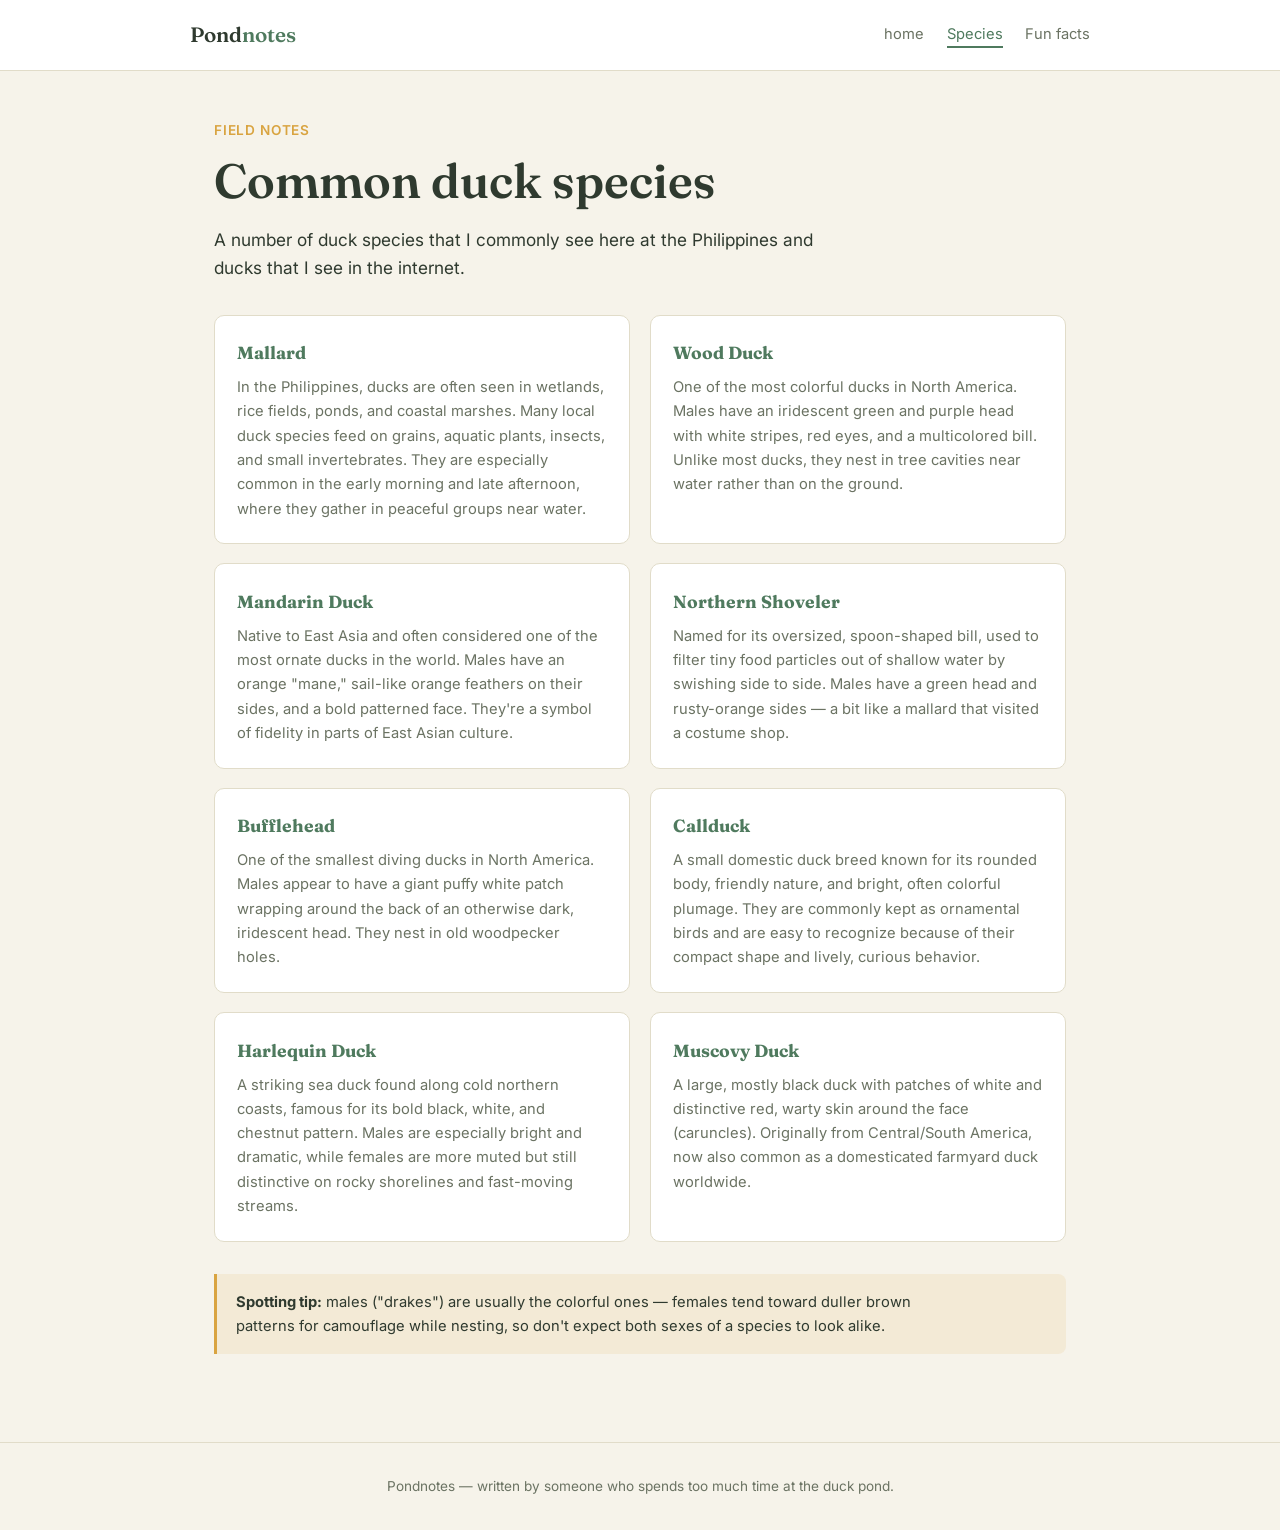
==== species.html @ f09721f4 "Add files via upload" ====
<!DOCTYPE html>
<html lang="en">
<head>
  <meta charset="UTF-8">
  <meta name="viewport" content="width=device-width, initial-scale=1.0">
  <title>Duck species — Pondnotes</title>
  <meta name="description" content="common duck species and what makes each one recognizable.">
  <link rel="preconnect" href="https://fonts.googleapis.com">
  <link href="https://fonts.googleapis.com/css2?family=Fraunces:wght@600;700&family=Inter:wght@400;500&display=swap" rel="stylesheet">
  <link rel="stylesheet" href="style.css">
</head>
<body>

  <header class="topbar">
    <div class="topbar-inner">
      <span class="brand">Pond<span>notes</span></span>
      <nav class="topnav">
        <a href="index.html">home</a>
        <a href="species.html" class="current">Species</a>
        <a href="facts.html">Fun facts</a>
      </nav>
    </div>
  </header>

  <main>
    <p class="kicker">field notes</p>
    <h1>Common duck species</h1>
    <p class="lede">
      A number of duck species that I commonly see here at the Philippines
      and ducks that I see in the internet.
    </p>

    <div class="duck-grid">
      <article class="duck-card">
        <h3>Mallard</h3>
        <p>
          In the Philippines, ducks are often seen in wetlands, rice fields, ponds, and coastal
          marshes. Many local duck species feed on grains, aquatic plants, insects, and small
          invertebrates. They are especially common in the early morning and late afternoon,
          where they gather in peaceful groups near water.
        </p>
      </article>

      <article class="duck-card">
        <h3>Wood Duck</h3>
        <p>
          One of the most colorful ducks in North America. Males have an iridescent green and
          purple head with white stripes, red eyes, and a multicolored bill. Unlike most ducks,
          they nest in tree cavities near water rather than on the ground.
        </p>
      </article>

      <article class="duck-card">
        <h3>Mandarin Duck</h3>
        <p>
          Native to East Asia and often considered one of the most ornate ducks in the world.
          Males have an orange "mane," sail-like orange feathers on their sides, and a bold
          patterned face. They're a symbol of fidelity in parts of East Asian culture.
        </p>
      </article>

      <article class="duck-card">
        <h3>Northern Shoveler</h3>
        <p>
          Named for its oversized, spoon-shaped bill, used to filter tiny food particles out of
          shallow water by swishing side to side. Males have a green head and rusty-orange sides
          — a bit like a mallard that visited a costume shop.
        </p>
      </article>

      <article class="duck-card">
        <h3>Bufflehead</h3>
        <p>
          One of the smallest diving ducks in North America. Males appear to have a giant puffy
          white patch wrapping around the back of an otherwise dark, iridescent head. They nest in
          old woodpecker holes.
        </p>
      </article>

      <article class="duck-card">
        <h3>Callduck</h3>
        <p>
          A small domestic duck breed known for its rounded body, friendly nature, and bright,
          often colorful plumage. They are commonly kept as ornamental birds and are easy to
          recognize because of their compact shape and lively, curious behavior.
        </p>
      </article>

      <article class="duck-card">
        <h3>Harlequin Duck</h3>
        <p>
          A striking sea duck found along cold northern coasts, famous for its bold black, white,
          and chestnut pattern. Males are especially bright and dramatic, while females are more
          muted but still distinctive on rocky shorelines and fast-moving streams.
        </p>
      </article>

      <article class="duck-card">
        <h3>Muscovy Duck</h3>
        <p>
          A large, mostly black duck with patches of white and distinctive red, warty skin around
          the face (caruncles). Originally from Central/South America, now also common as a
          domesticated farmyard duck worldwide.
        </p>
      </article>
    </div>

    <div class="note">
      <p>
        <strong>Spotting tip:</strong> males ("drakes") are usually the colorful ones — females
        tend toward duller brown patterns for camouflage while nesting, so don't expect both sexes
        of a species to look alike.
      </p>
    </div>
  </main>

  <footer>
    Pondnotes — written by someone who spends too much time at the duck pond.
  </footer>

</body>
</html>
---- style.css ----
/* Pondnotes - styles for the ducks site
   theme: light, warm, nature-journal feel. deliberately the opposite
   of the other two sites since this one has nothing to do with them */

:root {
  --bg: #f6f3ea;
  --bg-card: #ffffff;
  --border: #e1dcc9;
  --text: #2f3a2f;
  --text-dim: #6b7363;
  --green: #4f7a5e;
  --mustard: #d9a441;
  --font-head: 'Fraunces', Georgia, serif;
  --font-body: 'Inter', system-ui, sans-serif;
}

* { margin: 0; padding: 0; box-sizing: border-box; }

body {
  background: var(--bg);
  color: var(--text);
  font-family: var(--font-body);
  line-height: 1.65;
}

a { color: var(--green); text-decoration: none; }
a:hover { text-decoration: underline; }

.topbar {
  border-bottom: 1px solid var(--border);
  padding: 1.1rem 1.5rem;
  background: var(--bg-card);
}

.topbar-inner {
  max-width: 900px;
  margin: 0 auto;
  display: flex;
  justify-content: space-between;
  align-items: center;
  flex-wrap: wrap;
  gap: 0.8rem;
}

.brand {
  font-family: var(--font-head);
  font-weight: 600;
  font-size: 1.3rem;
}

.brand span { color: var(--green); }

.topnav {
  display: flex;
  gap: 1.4rem;
  font-size: 0.92rem;
}

.topnav a { color: var(--text-dim); }

.topnav a.current {
  color: var(--green);
  border-bottom: 2px solid var(--green);
}

main {
  max-width: 900px;
  margin: 0 auto;
  padding: 3rem 1.5rem 4rem;
}

.kicker {
  font-size: 0.85rem;
  color: var(--mustard);
  font-weight: 600;
  text-transform: uppercase;
  letter-spacing: 0.06em;
  margin-bottom: 0.7rem;
}

h1 {
  font-family: var(--font-head);
  font-size: clamp(2rem, 5vw, 3rem);
  font-weight: 600;
  margin-bottom: 1rem;
  line-height: 1.2;
}

h2 {
  font-family: var(--font-head);
  font-size: 1.5rem;
  font-weight: 600;
  margin: 2.2rem 0 0.9rem;
  color: var(--green);
}

p { color: var(--text-dim); margin-bottom: 1rem; max-width: 700px; }

.lede {
  font-size: 1.08rem;
  color: var(--text);
  max-width: 650px;
  margin-bottom: 2rem;
}

.page-links {
  display: grid;
  grid-template-columns: repeat(2, 1fr);
  gap: 1rem;
  margin-top: 2rem;
}

.page-link {
  display: block;
  background: var(--bg-card);
  border: 1px solid var(--border);
  border-radius: 10px;
  padding: 1.5rem;
  transition: transform 0.15s ease, box-shadow 0.15s ease;
}

.page-link:hover {
  text-decoration: none;
  transform: translateY(-2px);
  box-shadow: 0 6px 16px rgba(47, 58, 47, 0.08);
}

.page-link h3 {
  font-family: var(--font-head);
  font-size: 1.2rem;
  margin-bottom: 0.5rem;
  color: var(--text);
}

.page-link p { font-size: 0.92rem; margin-bottom: 0; }

.duck-grid {
  display: grid;
  grid-template-columns: repeat(2, 1fr);
  gap: 1.2rem;
  margin: 1.5rem 0 2rem;
}

.duck-card {
  background: var(--bg-card);
  border: 1px solid var(--border);
  border-radius: 10px;
  padding: 1.4rem;
}

.duck-card h3 {
  font-family: var(--font-head);
  color: var(--green);
  font-size: 1.1rem;
  margin-bottom: 0.5rem;
}

.duck-card p { font-size: 0.92rem; margin-bottom: 0; }

.fact-list {
  list-style: none;
  margin: 1rem 0 1.5rem;
}

.fact-list li {
  padding: 0.7rem 0;
  border-bottom: 1px solid var(--border);
  color: var(--text-dim);
  padding-left: 1.3rem;
  position: relative;
}

.fact-list li::before {
  content: '🦆';
  position: absolute;
  left: 0;
  font-size: 0.85rem;
}

.note {
  background: rgba(217, 164, 65, 0.12);
  border-left: 3px solid var(--mustard);
  padding: 1rem 1.2rem;
  border-radius: 0 8px 8px 0;
  font-size: 0.92rem;
  margin: 1.5rem 0;
}

.note p { color: var(--text); margin-bottom: 0; }

footer {
  text-align: center;
  padding: 2rem 1.5rem;
  color: var(--text-dim);
  font-size: 0.85rem;
  border-top: 1px solid var(--border);
}

@media (max-width: 600px) {
  .page-links, .duck-grid { grid-template-columns: 1fr; }
  .topnav { gap: 0.9rem; font-size: 0.85rem; }
}
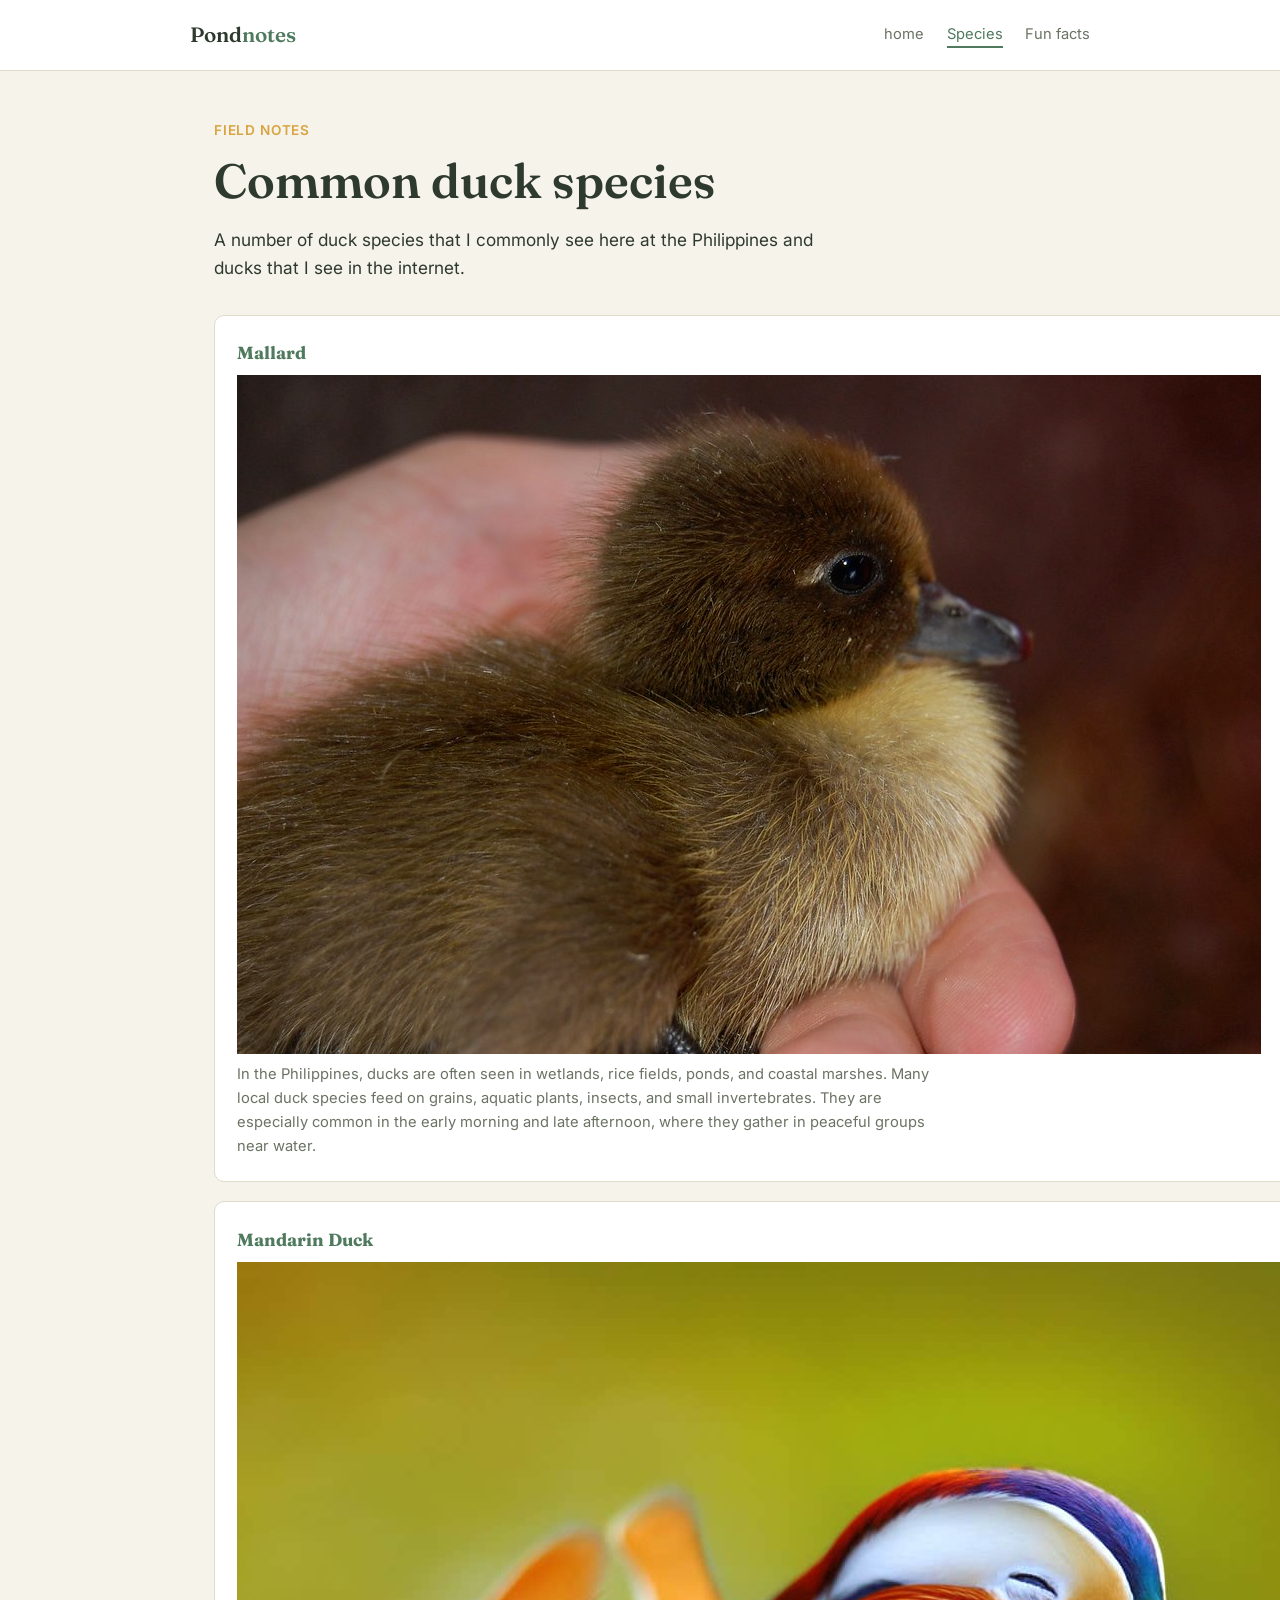
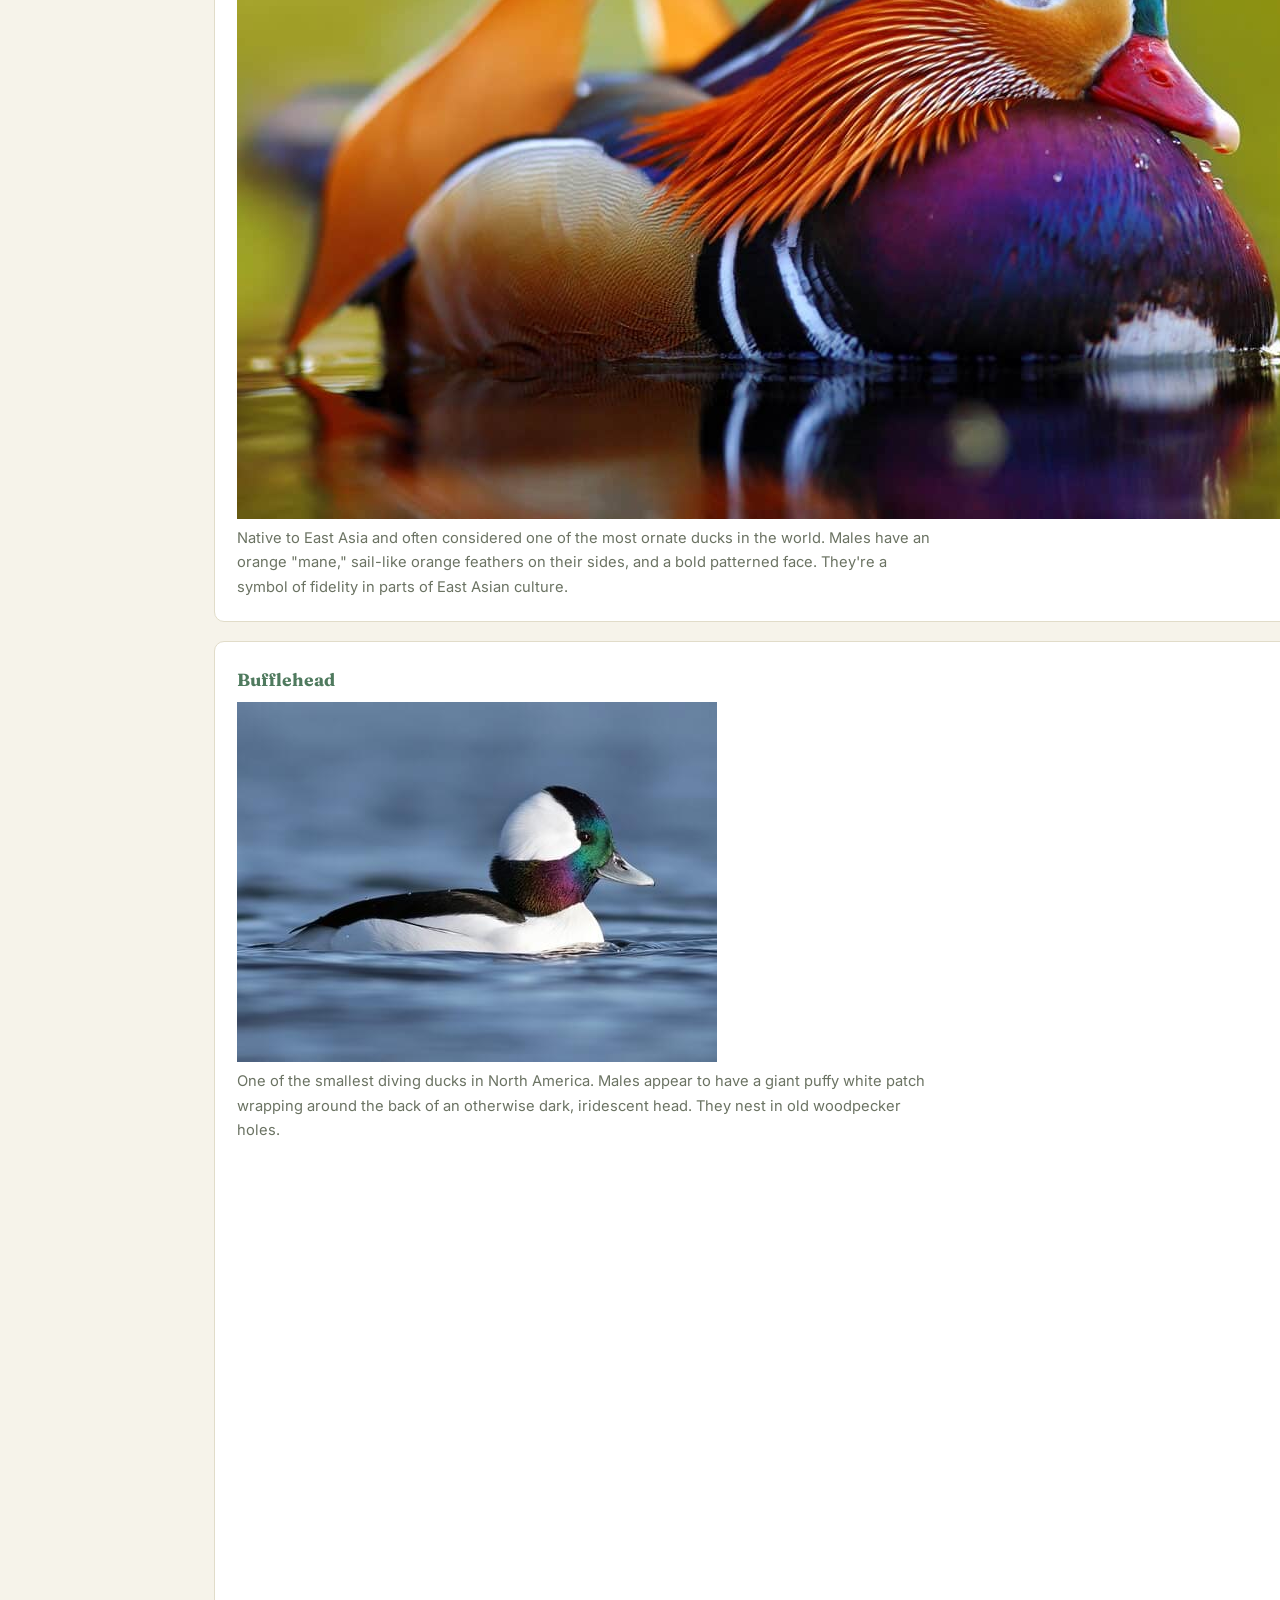
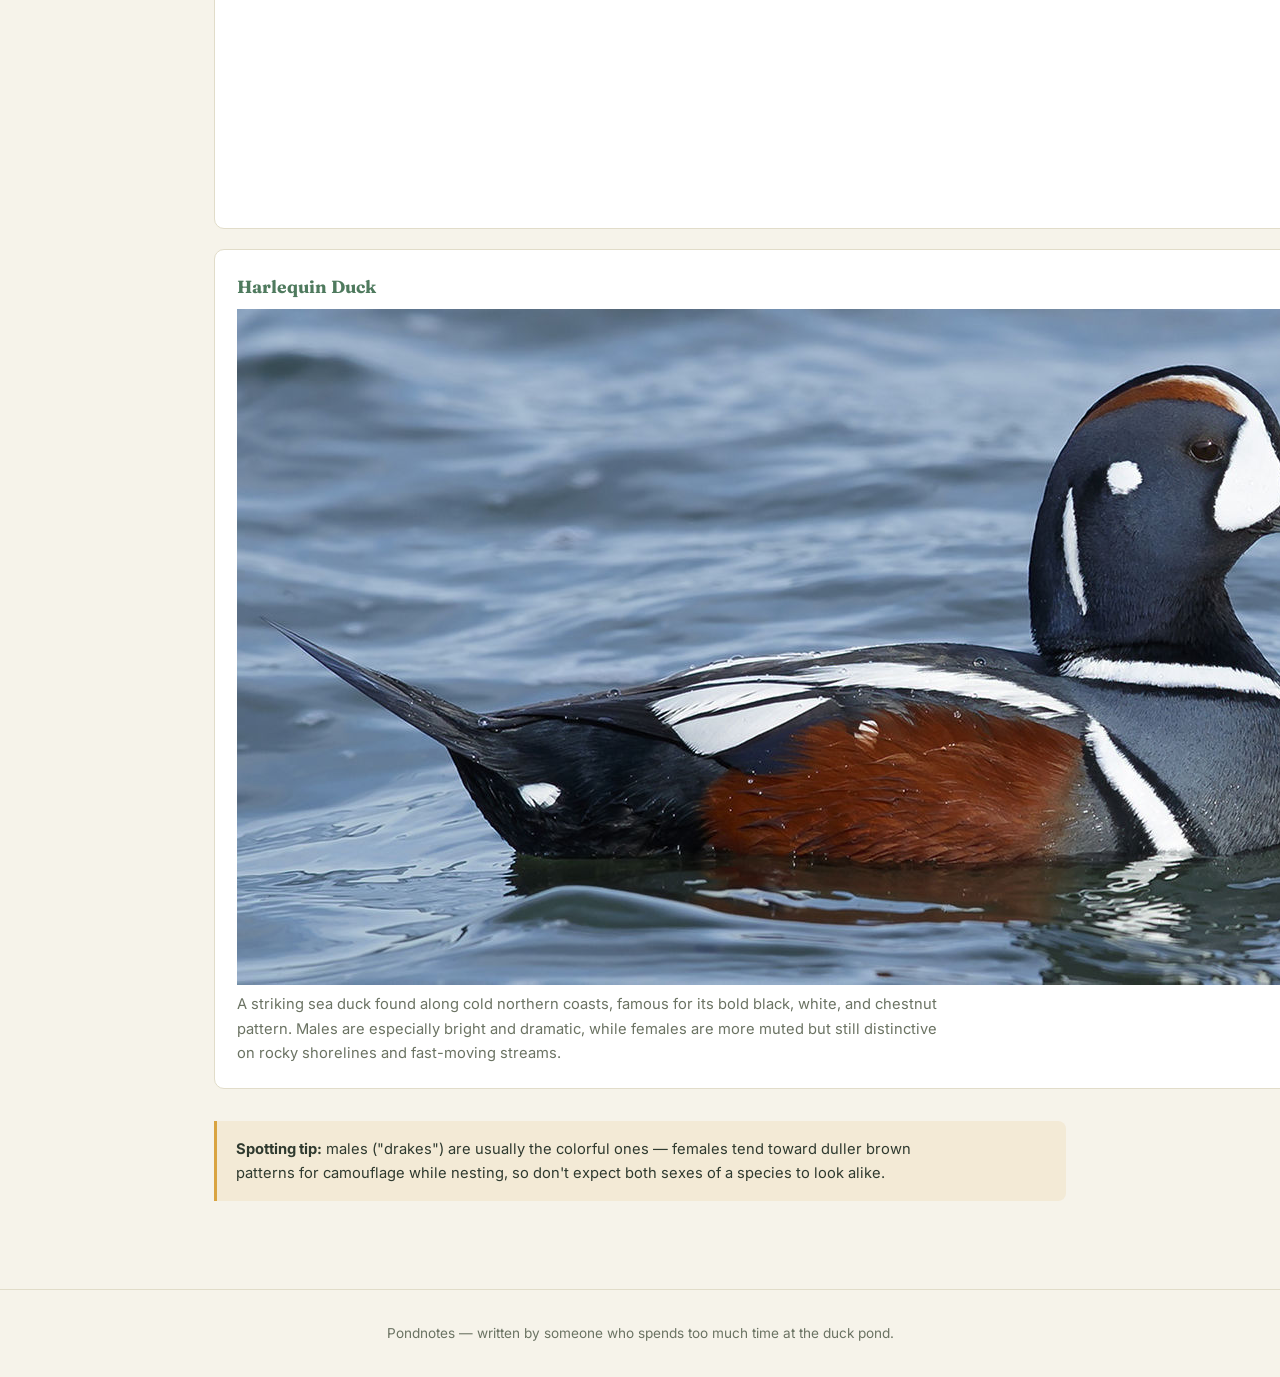
==== commit 5b57d892: "Add images and descriptions for various duck species" ====
--- a/species.html
+++ b/species.html
@@ -33,6 +33,7 @@
     <div class="duck-grid">
       <article class="duck-card">
         <h3>Mallard</h3>
+        <img class="duck-photo" src="mallard.jpg" alt="Mallard duck">
         <p>
           In the Philippines, ducks are often seen in wetlands, rice fields, ponds, and coastal
           marshes. Many local duck species feed on grains, aquatic plants, insects, and small
@@ -43,6 +44,7 @@
 
       <article class="duck-card">
         <h3>Wood Duck</h3>
+        <img class="duck-photo" src="Wood%20duck.webp" alt="Wood Duck">
         <p>
           One of the most colorful ducks in North America. Males have an iridescent green and
           purple head with white stripes, red eyes, and a multicolored bill. Unlike most ducks,
@@ -52,6 +54,7 @@
 
       <article class="duck-card">
         <h3>Mandarin Duck</h3>
+        <img class="duck-photo" src="Mandarin%20Duck.jpg" alt="Mandarin Duck">
         <p>
           Native to East Asia and often considered one of the most ornate ducks in the world.
           Males have an orange "mane," sail-like orange feathers on their sides, and a bold
@@ -61,6 +64,7 @@
 
       <article class="duck-card">
         <h3>Northern Shoveler</h3>
+        <img class="duck-photo" src="Northern%20Shoveler.png" alt="Northern Shoveler duck">
         <p>
           Named for its oversized, spoon-shaped bill, used to filter tiny food particles out of
           shallow water by swishing side to side. Males have a green head and rusty-orange sides
@@ -70,6 +74,7 @@
 
       <article class="duck-card">
         <h3>Bufflehead</h3>
+        <img class="duck-photo" src="Bufflehead.jpg" alt="Bufflehead duck">
         <p>
           One of the smallest diving ducks in North America. Males appear to have a giant puffy
           white patch wrapping around the back of an otherwise dark, iridescent head. They nest in
@@ -79,6 +84,7 @@
 
       <article class="duck-card">
         <h3>Callduck</h3>
+        <img class="duck-photo" src="callduck.webp" alt="Callduck">
         <p>
           A small domestic duck breed known for its rounded body, friendly nature, and bright,
           often colorful plumage. They are commonly kept as ornamental birds and are easy to
@@ -88,6 +94,7 @@
 
       <article class="duck-card">
         <h3>Harlequin Duck</h3>
+        <img class="duck-photo" src="harlequin.jpg" alt="Harlequin Duck">
         <p>
           A striking sea duck found along cold northern coasts, famous for its bold black, white,
           and chestnut pattern. Males are especially bright and dramatic, while females are more
@@ -97,6 +104,7 @@
 
       <article class="duck-card">
         <h3>Muscovy Duck</h3>
+        <img class="duck-photo" src="Muscovy%20Duck.jpg" alt="Muscovy Duck">
         <p>
           A large, mostly black duck with patches of white and distinctive red, warty skin around
           the face (caruncles). Originally from Central/South America, now also common as a
